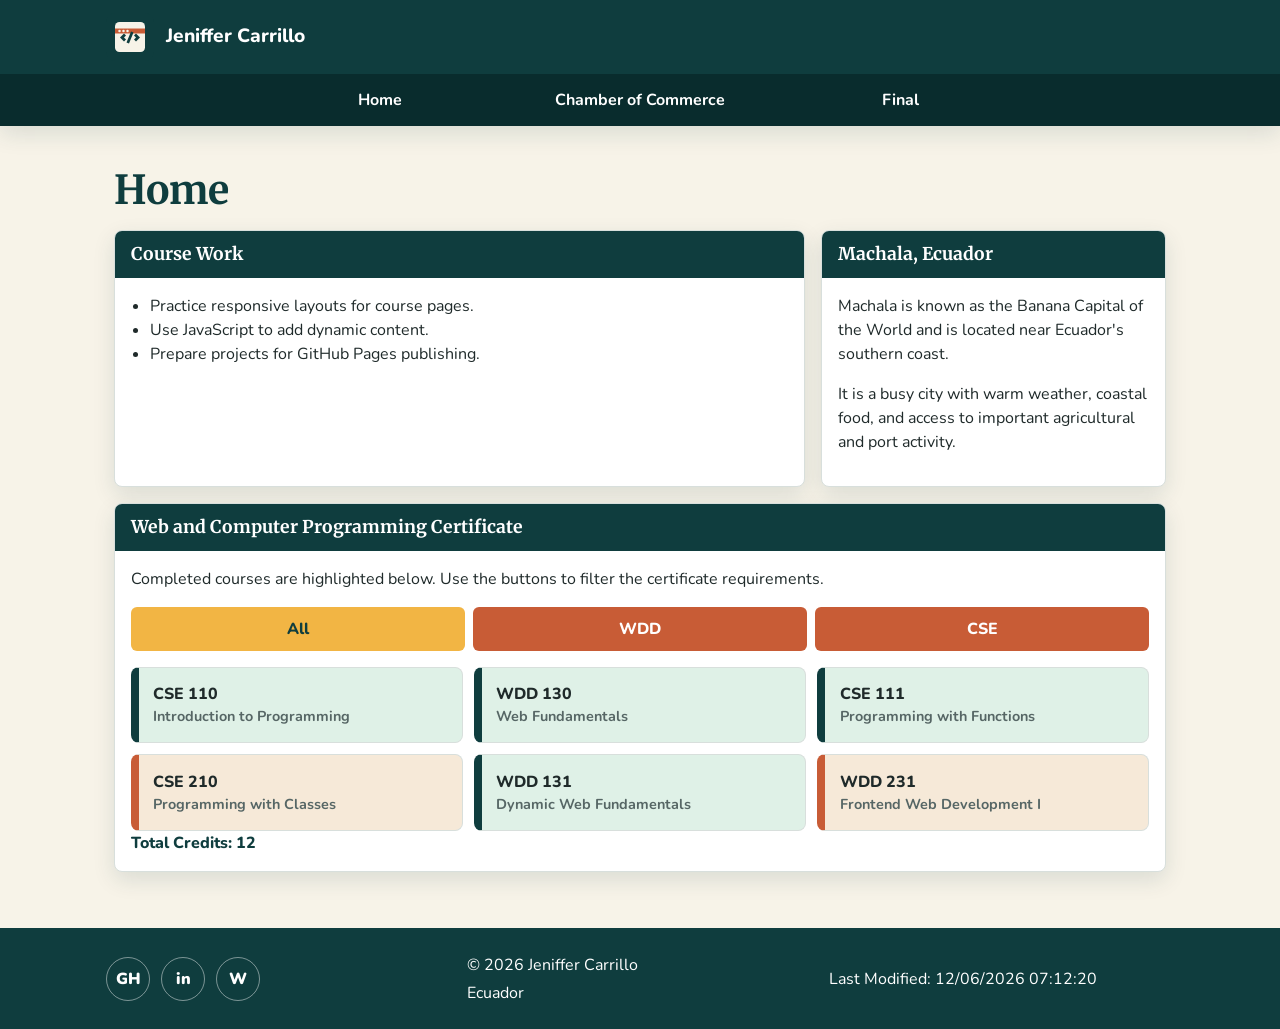
==== index.html @ f0dbcf6c "start page" ====
<!DOCTYPE html>
<html lang="en">
<head>
  <meta charset="UTF-8">
  <meta name="viewport" content="width=device-width, initial-scale=1.0">
  <meta name="description" content="WDD 231 coursework home page for Jeniffer Carrillo.">
  <meta name="author" content="Jeniffer Carrillo">
  <title>WDD 231 - Jeniffer Carrillo</title>
  <link rel="icon" href="images/site-logo.svg" type="image/svg+xml">
  <link rel="preconnect" href="https://fonts.googleapis.com">
  <link rel="preconnect" href="https://fonts.gstatic.com" crossorigin>
  <link href="https://fonts.googleapis.com/css2?family=Merriweather:wght@700&family=Nunito:wght@400;700;800&display=swap" rel="stylesheet">
  <link rel="stylesheet" href="styles/small.css">
  <link rel="stylesheet" href="styles/larger.css">
  <script src="scripts/navigation.js" defer></script>
  <script src="scripts/date.js" defer></script>
  <script src="scripts/course.js" defer></script>
</head>
<body>
  <header class="site-header">
    <div class="top-bar">
      <a class="brand" href="index.html">
        <img src="images/site-logo.svg" alt="WDD 231 site logo" width="48" height="48">
        <span>Jeniffer Carrillo</span>
      </a>
      <button id="menuButton" class="menu-toggle" type="button" aria-label="Open navigation menu" aria-controls="primaryNav" aria-expanded="false"></button>
    </div>
    <nav id="primaryNav" class="site-nav">
      <ul>
        <li><a href="index.html">Home</a></li>
        <li><a href="#">Chamber of Commerce</a></li>
        <li><a href="#">Final</a></li>
      </ul>
    </nav>
  </header>

  <main>
    <h1>Home</h1>
    <div class="content-grid">
      <section class="course-work">
        <h2>Course Work</h2>
        <div class="section-body">
          <ul>
            <li>Practice responsive layouts for course pages.</li>
            <li>Use JavaScript to add dynamic content.</li>
            <li>Prepare projects for GitHub Pages publishing.</li>
          </ul>
        </div>
      </section>

      <section class="location">
        <h2>Machala, Ecuador</h2>
        <div class="section-body">
          <p>Machala is known as the Banana Capital of the World and is located near Ecuador's southern coast.</p>
          <p>It is a busy city with warm weather, coastal food, and access to important agricultural and port activity.</p>
        </div>
      </section>

      <section class="certificate">
        <h2>Web and Computer Programming Certificate</h2>
        <div class="section-body">
          <p>Completed courses are highlighted below. Use the buttons to filter the certificate requirements.</p>
          <div class="filters" aria-label="Course filters">
            <button class="active" type="button" data-filter="all">All</button>
            <button type="button" data-filter="WDD">WDD</button>
            <button type="button" data-filter="CSE">CSE</button>
          </div>
          <div id="courseList" class="course-list"></div>
          <p id="creditTotal" class="credit-total"></p>
        </div>
      </section>
    </div>
  </main>

  <footer class="site-footer">
    <div class="footer-grid">
      <div class="social-links">
        <a href="https://github.com/Jeniffercp1" target="_blank" rel="noopener" aria-label="GitHub profile">GH</a>
        <a href="https://ec.linkedin.com/in/jeniffer-carrillo-2b04aa3a8" target="_blank" rel="noopener" aria-label="LinkedIn profile">in</a>
        <a href="https://github.com/Jeniffercp1/wdd231" target="_blank" rel="noopener" aria-label="WDD 231 repository">W</a>
      </div>
      <div>
        <p>&copy; <span id="currentyear"></span> Jeniffer Carrillo</p>
        <p>Ecuador</p>
      </div>
      <div>
        <p id="lastModified"></p>
      </div>
    </div>
  </footer>
</body>
</html>
---- styles/small.css ----
:root {
  --primary-color: #0f3d3e;
  --secondary-color: #c85c36;
  --accent-color: #f2b544;
  --background-color: #f7f3e8;
  --surface-color: #ffffff;
  --text-color: #1f2a2a;
  --muted-color: #566665;
  --border-color: #d8dfdc;
  --completed-color: #dff1e7;
  --incomplete-color: #f6e9d8;
  --shadow: 0 8px 22px rgb(15 61 62 / 12%);
}

* {
  box-sizing: border-box;
}

html {
  scroll-behavior: smooth;
}

body {
  margin: 0;
  font-family: "Nunito", Arial, sans-serif;
  color: var(--text-color);
  background: var(--background-color);
  line-height: 1.5;
}

img {
  max-width: 100%;
  height: auto;
}

a {
  color: inherit;
}

.site-header {
  color: #fff;
  background: var(--primary-color);
  box-shadow: var(--shadow);
}

.top-bar {
  display: flex;
  align-items: center;
  justify-content: space-between;
  gap: 1rem;
  max-width: 1100px;
  margin: 0 auto;
  padding: 0.8rem 1rem;
}

.brand {
  display: flex;
  align-items: center;
  gap: 0.75rem;
  font-size: 1.2rem;
  font-weight: 800;
  text-decoration: none;
}

.brand img {
  width: 48px;
  height: 48px;
}

.menu-toggle {
  display: inline-flex;
  align-items: center;
  justify-content: center;
  width: 44px;
  height: 44px;
  border: 1px solid rgb(255 255 255 / 45%);
  border-radius: 6px;
  color: #fff;
  background: transparent;
  font-size: 1.7rem;
  line-height: 1;
  cursor: pointer;
}

.menu-toggle::before {
  content: "\2630";
}

.menu-toggle.open::before {
  content: "X";
  font-size: 1.2rem;
  font-weight: 800;
}

.site-nav {
  display: grid;
  grid-template-rows: 0fr;
  background: #092c2d;
  transition: grid-template-rows 180ms ease;
}

.site-nav.open {
  grid-template-rows: 1fr;
}

.site-nav ul {
  overflow: hidden;
  width: 100%;
  max-width: 1100px;
  margin: 0 auto;
  padding: 0;
  list-style: none;
}

.site-nav a {
  display: block;
  padding: 0.9rem 1rem;
  font-weight: 700;
  text-decoration: none;
  border-top: 1px solid rgb(255 255 255 / 12%);
}

.site-nav a:hover,
.site-nav a:focus {
  color: var(--primary-color);
  background: var(--accent-color);
  outline: none;
}

main {
  max-width: 1100px;
  margin: 0 auto;
  padding: 1rem;
}

h1,
h2 {
  font-family: "Merriweather", Georgia, serif;
  line-height: 1.2;
}

h1 {
  margin: 1rem 0;
  color: var(--primary-color);
  font-size: 2rem;
}

.content-grid {
  display: grid;
  gap: 1rem;
}

section {
  overflow: hidden;
  border: 1px solid var(--border-color);
  border-radius: 8px;
  background: var(--surface-color);
  box-shadow: var(--shadow);
}

section h2 {
  margin: 0;
  padding: 0.8rem 1rem;
  color: #fff;
  background: var(--primary-color);
  font-size: 1.1rem;
}

.section-body {
  padding: 1rem;
}

.course-work ul {
  margin: 0;
  padding-left: 1.2rem;
}

.location p,
.certificate p {
  margin-top: 0;
}

.filters {
  display: flex;
  flex-wrap: wrap;
  gap: 0.5rem;
  margin-bottom: 1rem;
}

.filters button {
  flex: 1 1 88px;
  min-height: 44px;
  border: 0;
  border-radius: 6px;
  color: #fff;
  background: var(--secondary-color);
  font: inherit;
  font-weight: 800;
  cursor: pointer;
}

.filters button:hover,
.filters button:focus,
.filters button.active {
  color: var(--primary-color);
  background: var(--accent-color);
  outline: 2px solid transparent;
}

.course-list {
  display: grid;
  gap: 0.7rem;
}

.course-card {
  min-height: 54px;
  padding: 0.9rem;
  border: 1px solid var(--border-color);
  border-left: 8px solid var(--secondary-color);
  border-radius: 8px;
  background: var(--incomplete-color);
  font-weight: 800;
}

.course-card.completed {
  border-left-color: var(--primary-color);
  background: var(--completed-color);
}

.course-card span {
  display: block;
  color: var(--muted-color);
  font-size: 0.9rem;
  font-weight: 700;
}

.credit-total {
  margin: 1rem 0 0;
  color: var(--primary-color);
  font-weight: 800;
}

.site-footer {
  margin-top: 2rem;
  color: #fff;
  background: var(--primary-color);
}

.footer-grid {
  display: grid;
  gap: 1rem;
  max-width: 1100px;
  margin: 0 auto;
  padding: 1.3rem 1rem;
  text-align: center;
}

.social-links {
  display: flex;
  align-items: center;
  justify-content: center;
  gap: 0.7rem;
}

.social-links a {
  display: inline-flex;
  align-items: center;
  justify-content: center;
  width: 44px;
  height: 44px;
  border: 1px solid rgb(255 255 255 / 45%);
  border-radius: 50%;
  font-weight: 900;
  text-decoration: none;
}

.social-links a:hover,
.social-links a:focus {
  color: var(--primary-color);
  background: var(--accent-color);
  outline: none;
}

.site-footer p {
  margin: 0.25rem 0;
}
---- styles/larger.css ----
@media screen and (min-width: 760px) {
  .menu-toggle {
    display: none;
  }

  .site-nav {
    display: block;
    background: #092c2d;
  }

  .site-nav ul {
    display: flex;
    justify-content: center;
    overflow: visible;
  }

  .site-nav li {
    flex: 1 1 0;
    max-width: 260px;
  }

  .site-nav a {
    text-align: center;
    border-top: 0;
  }

  main {
    padding: 1.5rem;
  }

  h1 {
    font-size: 2.5rem;
  }

  .content-grid {
    grid-template-columns: 2fr 1fr;
    align-items: stretch;
  }

  .certificate {
    grid-column: 1 / -1;
  }

  .course-list {
    grid-template-columns: repeat(3, 1fr);
  }

  .footer-grid {
    grid-template-columns: 1fr 1fr 1fr;
    align-items: center;
    text-align: left;
  }

  .social-links {
    justify-content: flex-start;
  }
}
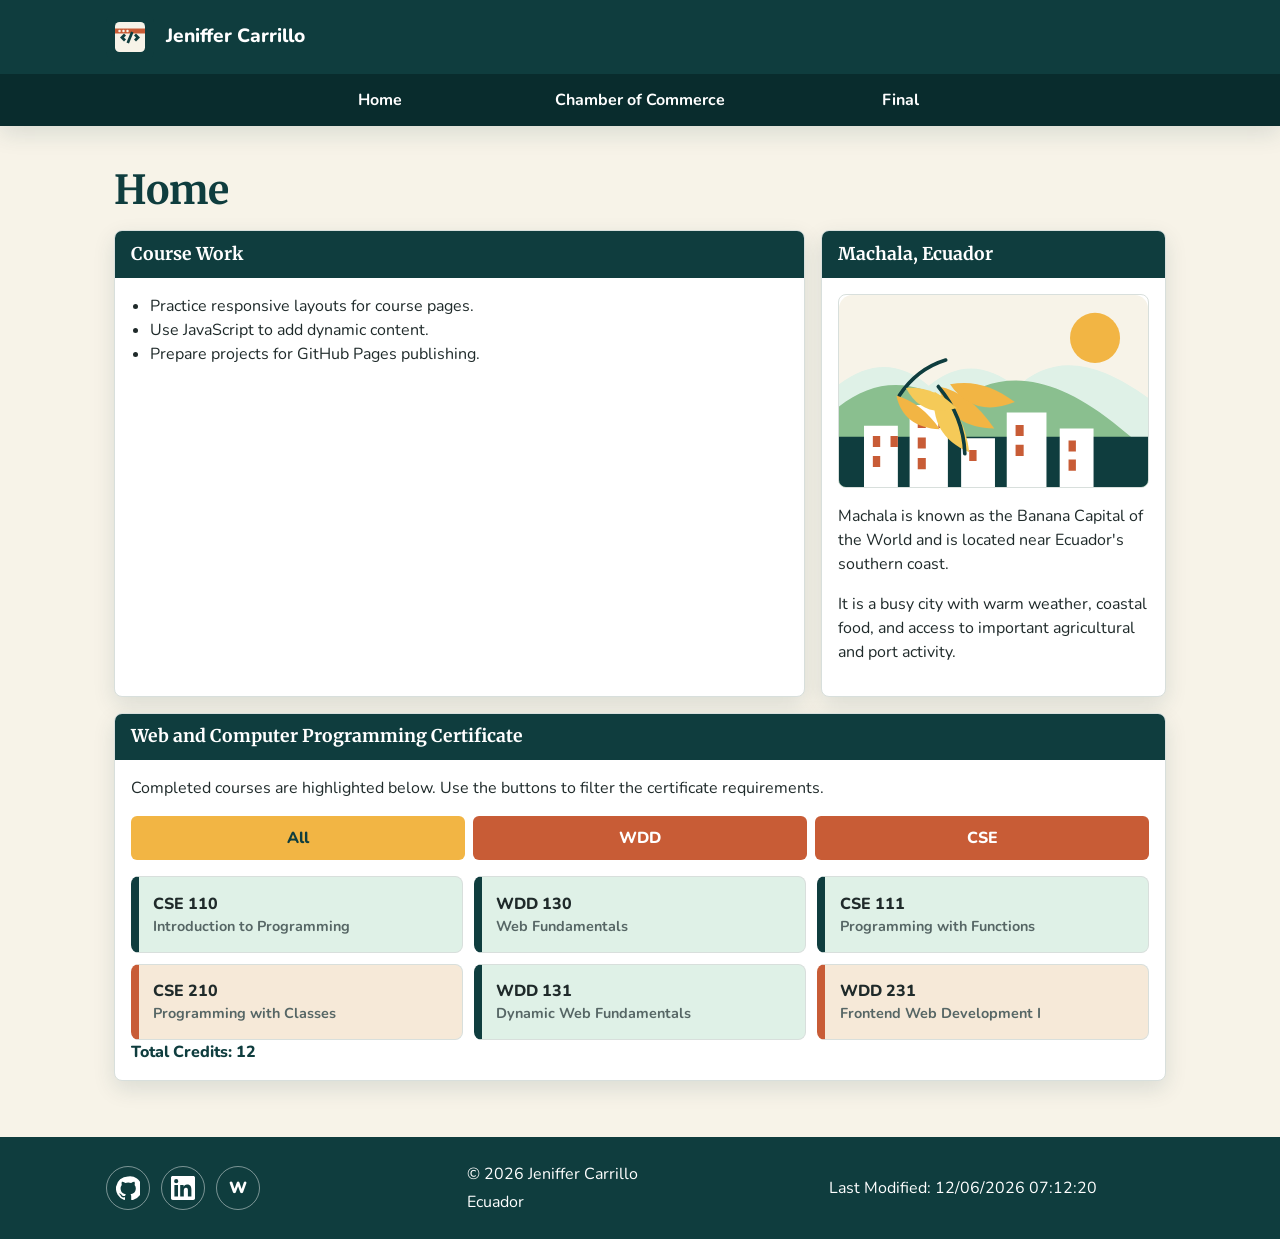
==== commit b095dd8f: "home setup" ====
--- a/index.html
+++ b/index.html
@@ -1,5 +1,5 @@
 <!DOCTYPE html>
-<html lang="en">
+<html lang="en-US">
 <head>
   <meta charset="UTF-8">
   <meta name="viewport" content="width=device-width, initial-scale=1.0">
@@ -27,9 +27,9 @@
     </div>
     <nav id="primaryNav" class="site-nav">
       <ul>
-        <li><a href="index.html">Home</a></li>
-        <li><a href="#">Chamber of Commerce</a></li>
-        <li><a href="#">Final</a></li>
+        <li><a href="index.html" aria-current="page">Home</a></li>
+        <li><a href="chamber/index.html">Chamber of Commerce</a></li>
+        <li><a href="final/index.html">Final</a></li>
       </ul>
     </nav>
   </header>
@@ -51,6 +51,7 @@
       <section class="location">
         <h2>Machala, Ecuador</h2>
         <div class="section-body">
+          <img class="location-image" src="images/machala.svg" alt="Illustration of Machala with bananas, mountains, and coastal sun" width="420" height="260" loading="lazy">
           <p>Machala is known as the Banana Capital of the World and is located near Ecuador's southern coast.</p>
           <p>It is a busy city with warm weather, coastal food, and access to important agricultural and port activity.</p>
         </div>
@@ -75,9 +76,19 @@
   <footer class="site-footer">
     <div class="footer-grid">
       <div class="social-links">
-        <a href="https://github.com/Jeniffercp1" target="_blank" rel="noopener" aria-label="GitHub profile">GH</a>
-        <a href="https://ec.linkedin.com/in/jeniffer-carrillo-2b04aa3a8" target="_blank" rel="noopener" aria-label="LinkedIn profile">in</a>
-        <a href="https://github.com/Jeniffercp1/wdd231" target="_blank" rel="noopener" aria-label="WDD 231 repository">W</a>
+        <a href="https://github.com/Jeniffercp1" target="_blank" rel="noopener" aria-label="GitHub profile">
+          <svg aria-hidden="true" viewBox="0 0 24 24">
+            <path d="M12 .5A12 12 0 0 0 8.2 23.9c.6.1.8-.3.8-.6v-2c-3.3.7-4-1.4-4-1.4-.6-1.3-1.4-1.7-1.4-1.7-1.1-.8.1-.8.1-.8 1.2.1 1.9 1.3 1.9 1.3 1.1 1.9 2.9 1.3 3.6 1 .1-.8.4-1.3.8-1.6-2.6-.3-5.4-1.3-5.4-5.9 0-1.3.5-2.4 1.2-3.2-.1-.3-.5-1.6.1-3.2 0 0 1-.3 3.3 1.2a11.4 11.4 0 0 1 6 0c2.3-1.5 3.3-1.2 3.3-1.2.6 1.6.2 2.9.1 3.2.8.8 1.2 1.9 1.2 3.2 0 4.6-2.8 5.6-5.4 5.9.4.4.8 1.1.8 2.2v3.3c0 .3.2.7.8.6A12 12 0 0 0 12 .5Z"/>
+          </svg>
+        </a>
+        <a href="https://ec.linkedin.com/in/jeniffer-carrillo-2b04aa3a8" target="_blank" rel="noopener" aria-label="LinkedIn profile">
+          <svg aria-hidden="true" viewBox="0 0 24 24">
+            <path d="M20.5 20.5h-3.6v-5.7c0-1.4 0-3.1-1.9-3.1s-2.2 1.5-2.2 3v5.8H9.2V8.9h3.4v1.6h.1a3.7 3.7 0 0 1 3.4-1.9c3.6 0 4.3 2.4 4.3 5.5v6.4ZM5.2 7.3a2.1 2.1 0 1 1 0-4.2 2.1 2.1 0 0 1 0 4.2Zm1.8 13.2H3.4V8.9H7v11.6ZM22.3 0H1.7C.8 0 0 .7 0 1.6v20.7c0 .9.8 1.7 1.7 1.7h20.6c.9 0 1.7-.8 1.7-1.7V1.6c0-.9-.8-1.6-1.7-1.6Z"/>
+          </svg>
+        </a>
+        <a href="https://github.com/Jeniffercp1/wdd231" target="_blank" rel="noopener" aria-label="WDD 231 repository">
+          <span aria-hidden="true">W</span>
+        </a>
       </div>
       <div>
         <p>&copy; <span id="currentyear"></span> Jeniffer Carrillo</p>
--- a/styles/small.css
+++ b/styles/small.css
@@ -180,6 +180,15 @@
   margin-top: 0;
 }
 
+.location-image {
+  display: block;
+  width: 100%;
+  margin-bottom: 1rem;
+  border: 1px solid var(--border-color);
+  border-radius: 8px;
+  object-fit: cover;
+}
+
 .filters {
   display: flex;
   flex-wrap: wrap;
@@ -274,6 +283,12 @@
   text-decoration: none;
 }
 
+.social-links svg {
+  width: 24px;
+  height: 24px;
+  fill: currentColor;
+}
+
 .social-links a:hover,
 .social-links a:focus {
   color: var(--primary-color);
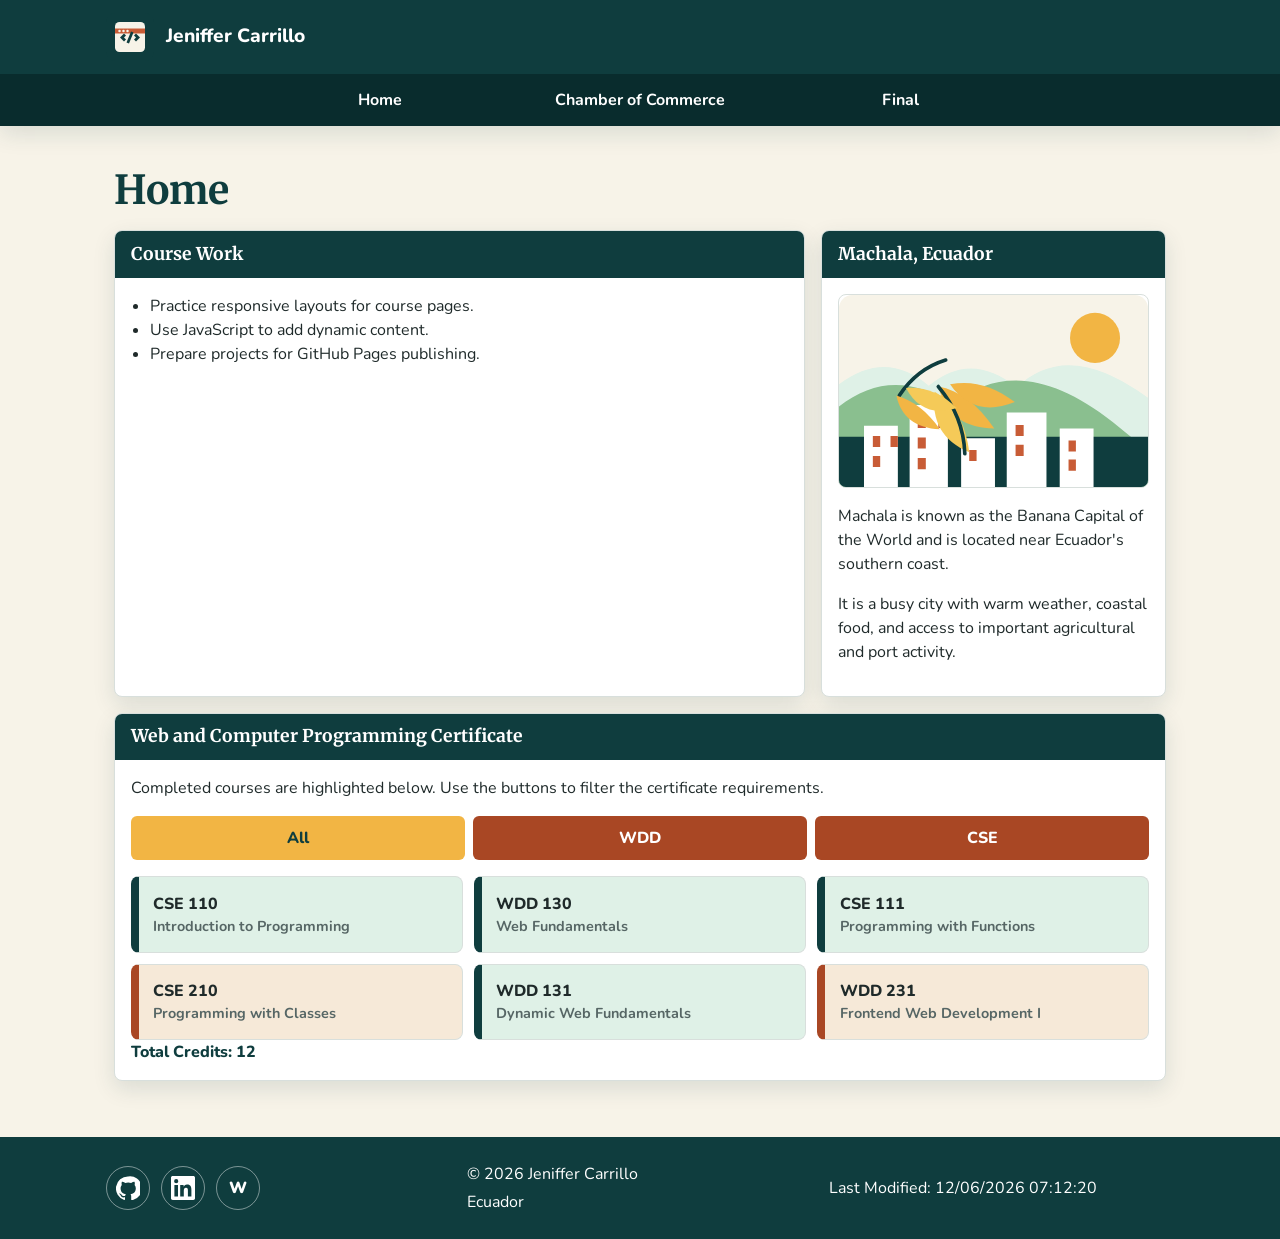
==== commit 46aba7c5: "fix audit" ====
--- a/index.html
+++ b/index.html
@@ -61,7 +61,7 @@
         <h2>Web and Computer Programming Certificate</h2>
         <div class="section-body">
           <p>Completed courses are highlighted below. Use the buttons to filter the certificate requirements.</p>
-          <div class="filters" aria-label="Course filters">
+          <div class="filters" role="group" aria-label="Course filters">
             <button class="active" type="button" data-filter="all">All</button>
             <button type="button" data-filter="WDD">WDD</button>
             <button type="button" data-filter="CSE">CSE</button>
--- a/styles/small.css
+++ b/styles/small.css
@@ -1,6 +1,6 @@
 :root {
   --primary-color: #0f3d3e;
-  --secondary-color: #c85c36;
+  --secondary-color: #a94724;
   --accent-color: #f2b544;
   --background-color: #f7f3e8;
   --surface-color: #ffffff;
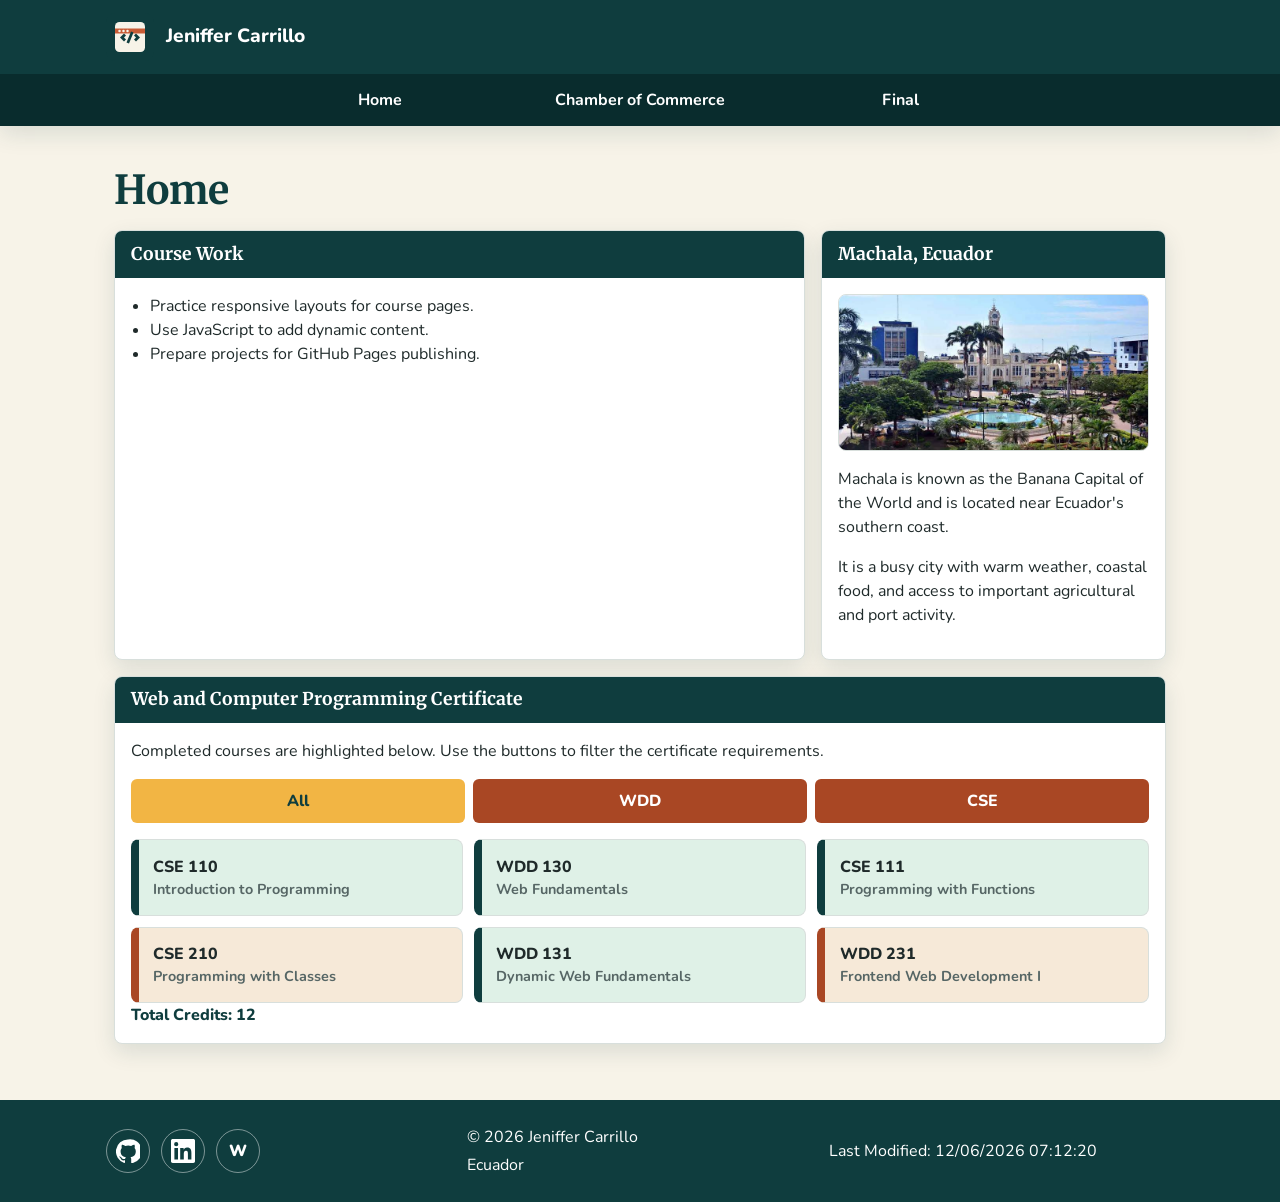
==== commit 514cd790: "add photo" ====
--- a/index.html
+++ b/index.html
@@ -51,7 +51,7 @@
       <section class="location">
         <h2>Machala, Ecuador</h2>
         <div class="section-body">
-          <img class="location-image" src="images/machala.svg" alt="Illustration of Machala with bananas, mountains, and coastal sun" width="420" height="260" loading="lazy">
+          <img class="location-image" src="images/machala-plaza.jpeg" alt="Central plaza in Machala, Ecuador with palm trees and city buildings" width="783" height="391" loading="lazy">
           <p>Machala is known as the Banana Capital of the World and is located near Ecuador's southern coast.</p>
           <p>It is a busy city with warm weather, coastal food, and access to important agricultural and port activity.</p>
         </div>
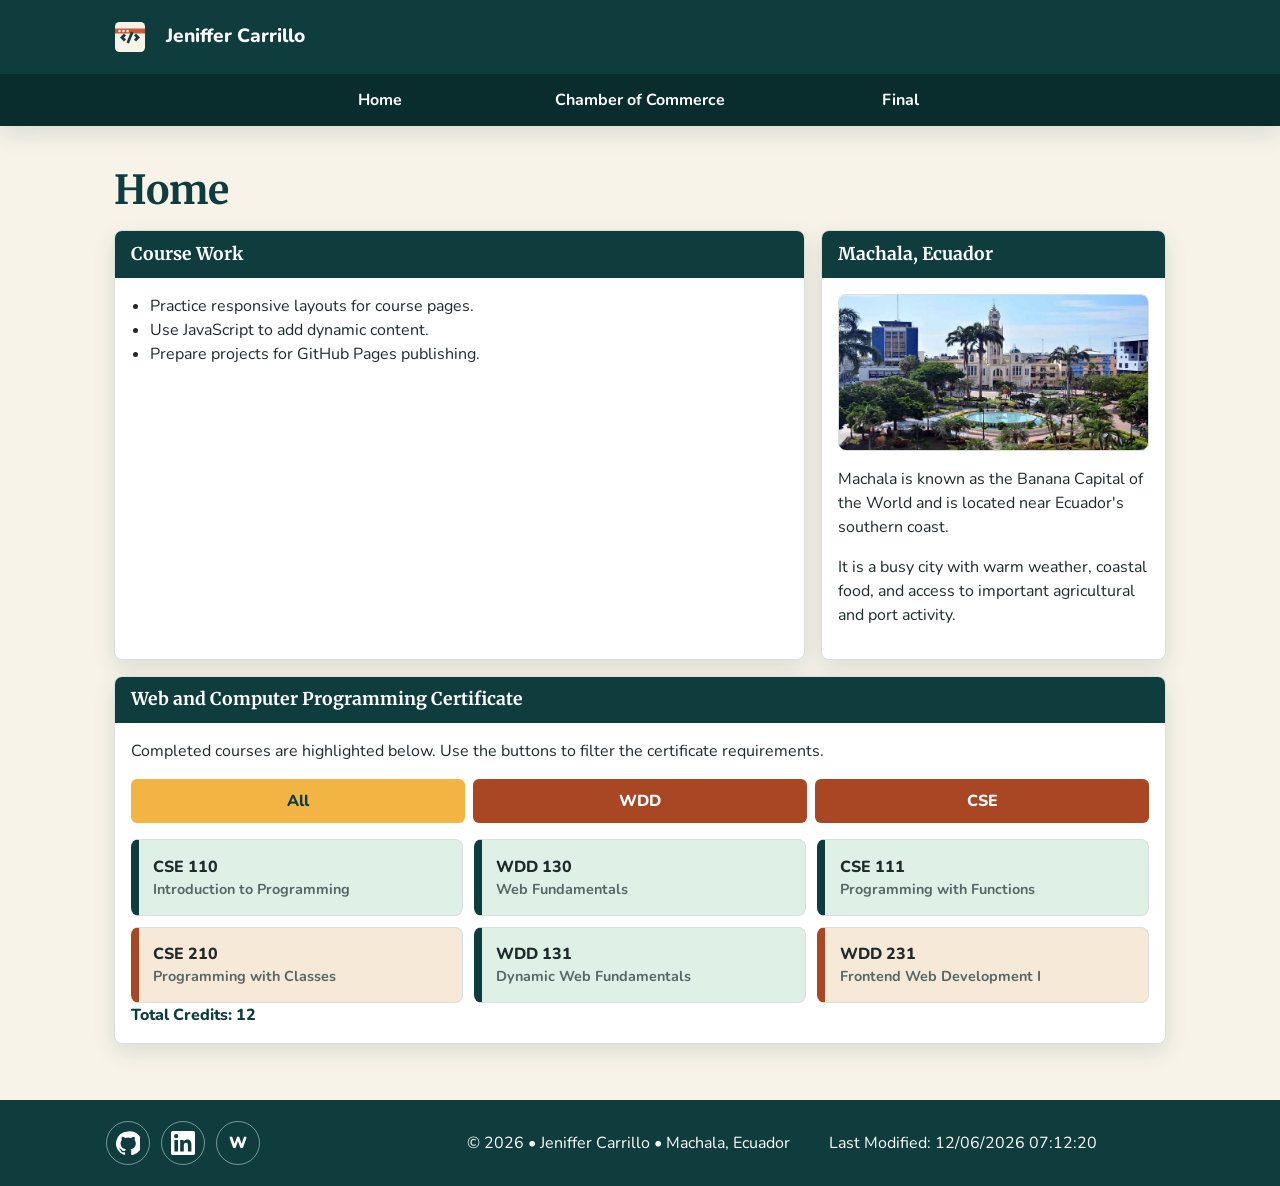
==== commit 188c880d: "edit footer" ====
--- a/index.html
+++ b/index.html
@@ -91,8 +91,7 @@
         </a>
       </div>
       <div>
-        <p>&copy; <span id="currentyear"></span> Jeniffer Carrillo</p>
-        <p>Ecuador</p>
+        <p>&copy; <span id="currentyear"></span> &bull; Jeniffer Carrillo &bull; Machala, Ecuador</p>
       </div>
       <div>
         <p id="lastModified"></p>
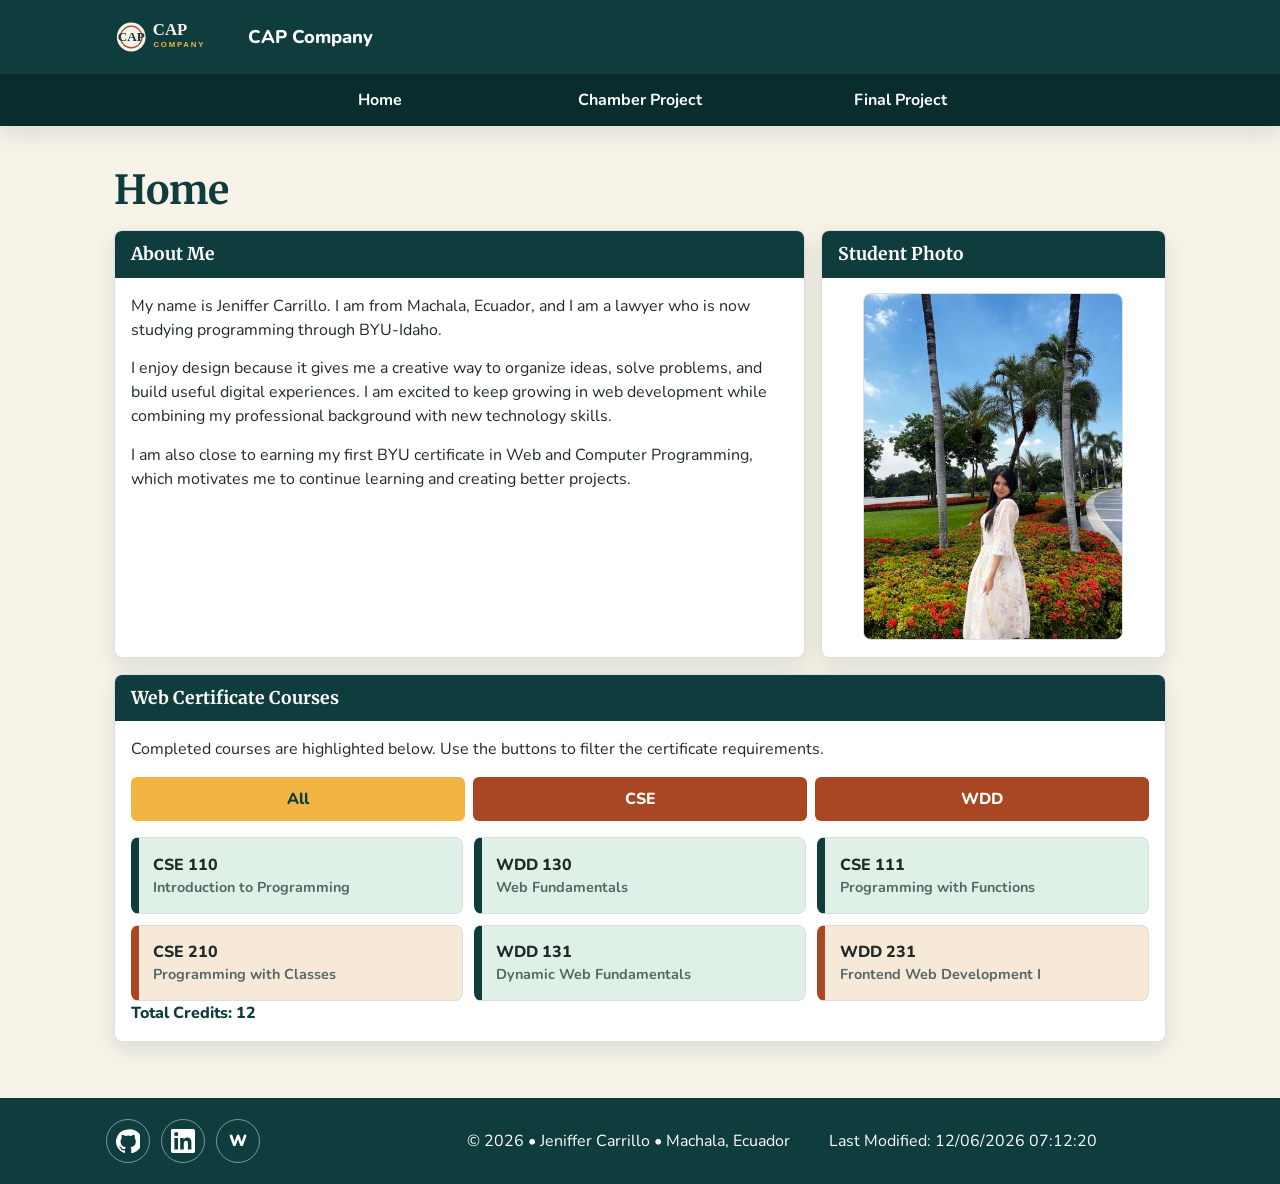
==== commit 0a2e5293: "profile layout" ====
--- a/index.html
+++ b/index.html
@@ -3,7 +3,7 @@
 <head>
   <meta charset="UTF-8">
   <meta name="viewport" content="width=device-width, initial-scale=1.0">
-  <meta name="description" content="WDD 231 coursework home page for Jeniffer Carrillo.">
+  <meta name="description" content="Home page for Jeniffer Carrillo, a law professional from Machala, Ecuador studying web programming and design.">
   <meta name="author" content="Jeniffer Carrillo">
   <title>WDD 231 - Jeniffer Carrillo</title>
   <link rel="icon" href="images/site-logo.svg" type="image/svg+xml">
@@ -20,16 +20,16 @@
   <header class="site-header">
     <div class="top-bar">
       <a class="brand" href="index.html">
-        <img src="images/site-logo.svg" alt="WDD 231 site logo" width="48" height="48">
-        <span>Jeniffer Carrillo</span>
+        <img src="images/site-logo.svg" alt="CAP Company logo" width="132" height="48">
+        <span>CAP Company</span>
       </a>
       <button id="menuButton" class="menu-toggle" type="button" aria-label="Open navigation menu" aria-controls="primaryNav" aria-expanded="false"></button>
     </div>
     <nav id="primaryNav" class="site-nav">
       <ul>
         <li><a href="index.html" aria-current="page">Home</a></li>
-        <li><a href="chamber/index.html">Chamber of Commerce</a></li>
-        <li><a href="final/index.html">Final</a></li>
+        <li><a href="chamber/index.html">Chamber Project</a></li>
+        <li><a href="final/index.html">Final Project</a></li>
       </ul>
     </nav>
   </header>
@@ -37,34 +37,30 @@
   <main>
     <h1>Home</h1>
     <div class="content-grid">
-      <section class="course-work">
-        <h2>Course Work</h2>
+      <section class="about-me">
+        <h2>About Me</h2>
         <div class="section-body">
-          <ul>
-            <li>Practice responsive layouts for course pages.</li>
-            <li>Use JavaScript to add dynamic content.</li>
-            <li>Prepare projects for GitHub Pages publishing.</li>
-          </ul>
+          <p>My name is Jeniffer Carrillo. I am from Machala, Ecuador, and I am a lawyer who is now studying programming through BYU-Idaho.</p>
+          <p>I enjoy design because it gives me a creative way to organize ideas, solve problems, and build useful digital experiences. I am excited to keep growing in web development while combining my professional background with new technology skills.</p>
+          <p>I am also close to earning my first BYU certificate in Web and Computer Programming, which motivates me to continue learning and creating better projects.</p>
         </div>
       </section>
 
-      <section class="location">
-        <h2>Machala, Ecuador</h2>
+      <section class="student-photo">
+        <h2>Student Photo</h2>
         <div class="section-body">
-          <img class="location-image" src="images/machala-plaza.jpeg" alt="Central plaza in Machala, Ecuador with palm trees and city buildings" width="783" height="391" loading="lazy">
-          <p>Machala is known as the Banana Capital of the World and is located near Ecuador's southern coast.</p>
-          <p>It is a busy city with warm weather, coastal food, and access to important agricultural and port activity.</p>
+          <img class="student-image" src="images/jeniffer-carrillo.jpg" alt="Jeniffer Carrillo standing in a garden with palm trees" width="420" height="560" loading="lazy">
         </div>
       </section>
 
       <section class="certificate">
-        <h2>Web and Computer Programming Certificate</h2>
+        <h2>Web Certificate Courses</h2>
         <div class="section-body">
           <p>Completed courses are highlighted below. Use the buttons to filter the certificate requirements.</p>
           <div class="filters" role="group" aria-label="Course filters">
             <button class="active" type="button" data-filter="all">All</button>
+            <button type="button" data-filter="CSE">CSE</button>
             <button type="button" data-filter="WDD">WDD</button>
-            <button type="button" data-filter="CSE">CSE</button>
           </div>
           <div id="courseList" class="course-list"></div>
           <p id="creditTotal" class="credit-total"></p>
--- a/styles/small.css
+++ b/styles/small.css
@@ -56,15 +56,16 @@
 .brand {
   display: flex;
   align-items: center;
-  gap: 0.75rem;
-  font-size: 1.2rem;
+  gap: 0.65rem;
+  font-size: 1.15rem;
   font-weight: 800;
   text-decoration: none;
 }
 
 .brand img {
-  width: 48px;
+  width: 132px;
   height: 48px;
+  object-fit: contain;
 }
 
 .menu-toggle {
@@ -170,23 +171,31 @@
   padding: 1rem;
 }
 
-.course-work ul {
-  margin: 0;
-  padding-left: 1.2rem;
-}
-
-.location p,
+.about-me p {
+  margin: 0 0 0.9rem;
+}
+
+.about-me p:last-child {
+  margin-bottom: 0;
+}
+
 .certificate p {
   margin-top: 0;
 }
 
-.location-image {
+.student-photo .section-body {
+  display: grid;
+  justify-items: center;
+}
+
+.student-image {
   display: block;
-  width: 100%;
-  margin-bottom: 1rem;
+  width: min(100%, 260px);
+  aspect-ratio: 3 / 4;
   border: 1px solid var(--border-color);
   border-radius: 8px;
   object-fit: cover;
+  object-position: center;
 }
 
 .filters {
--- a/styles/larger.css
+++ b/styles/larger.css
@@ -37,6 +37,11 @@
     align-items: stretch;
   }
 
+  .student-photo .section-body {
+    height: calc(100% - 3rem);
+    align-content: center;
+  }
+
   .certificate {
     grid-column: 1 / -1;
   }
